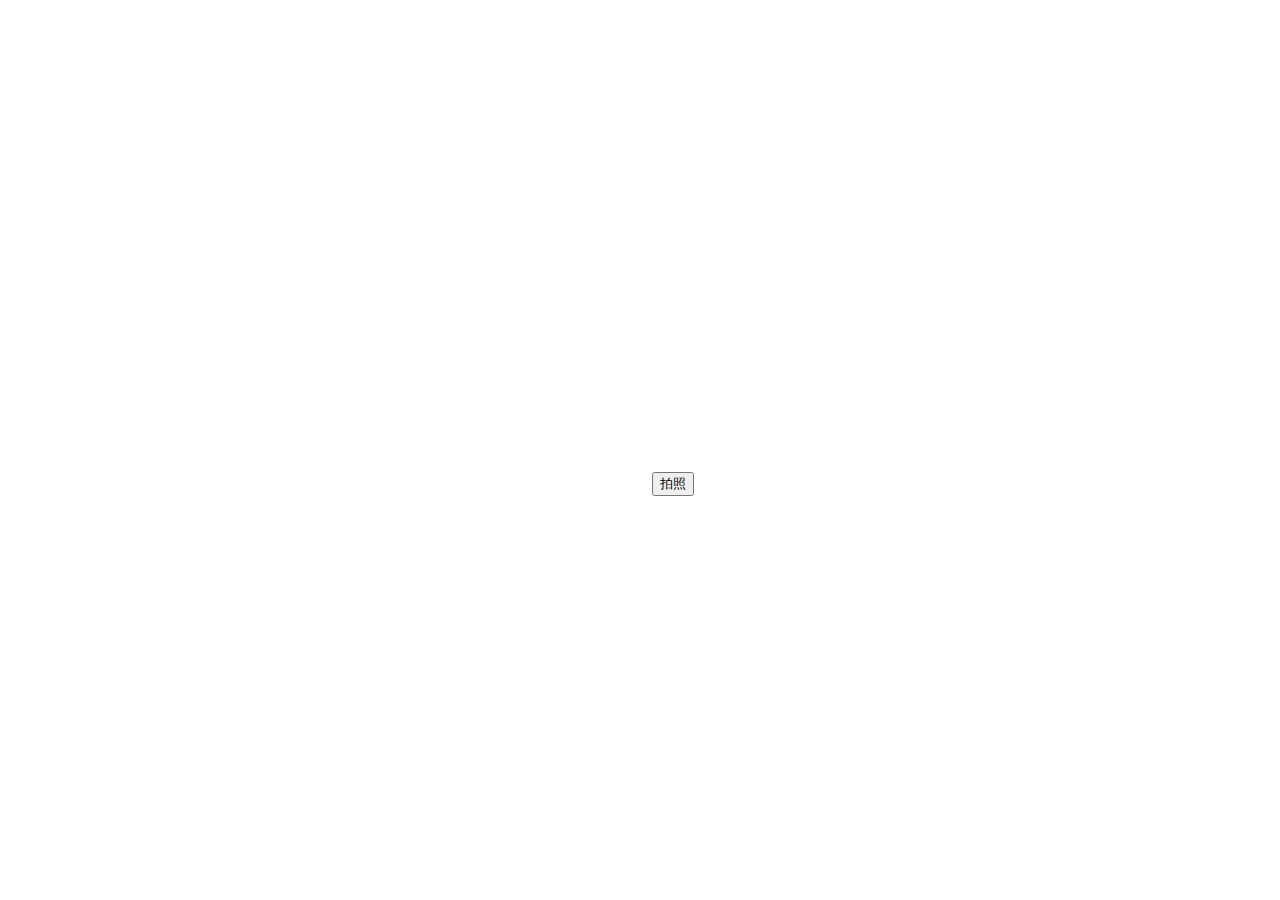
==== sender.html @ 1dc2741c "project init" ====
<html>
    <head>
        <title>sender</title>
        <meta charset="utf-8"/>
    </head>

    <body>
        <video id="video" width="640" height="480"></video>
        <button id="btn-capture" type="button">拍照</button>
        
        <!--
        <button onclick="sendImage()">Send Image</button>
        <img id="image" src="img.png" alt="" />
        <hr/>
        <canvas id="canvas"></canvas>
        -->
    </body>

    <script src="assets/sender.js"></script>
    <script>
        
        // function getBase64Image(img) {
        //     // Create an empty canvas element
        //     var canvas = document.getElementById("canvas");
        //     canvas.width = img.width;
        //     canvas.height = img.height;

        //     // Copy the image contents to the canvas
        //     var ctx = canvas.getContext("2d");
        //     ctx.drawImage(img, 0, 0);

        //     // Get the data-URL formatted image
        //     // Firefox supports PNG and JPEG. You could check img.src to guess the
        //     // original format, but be aware the using "image/jpg" will re-encode the image.

        //     var dataURL = canvas.toDataURL("image/png");
        //     return dataURL;
        // }
        // function sendImage(){
        //     var img = getBase64Image(document.getElementById("image") );
        //     var JSONimg = {
        //         'type' : 'img',
        //         'data' : img,
        //     }
        //     ws.send(JSON.stringify(JSONimg));
        // }

    </script>
</html>
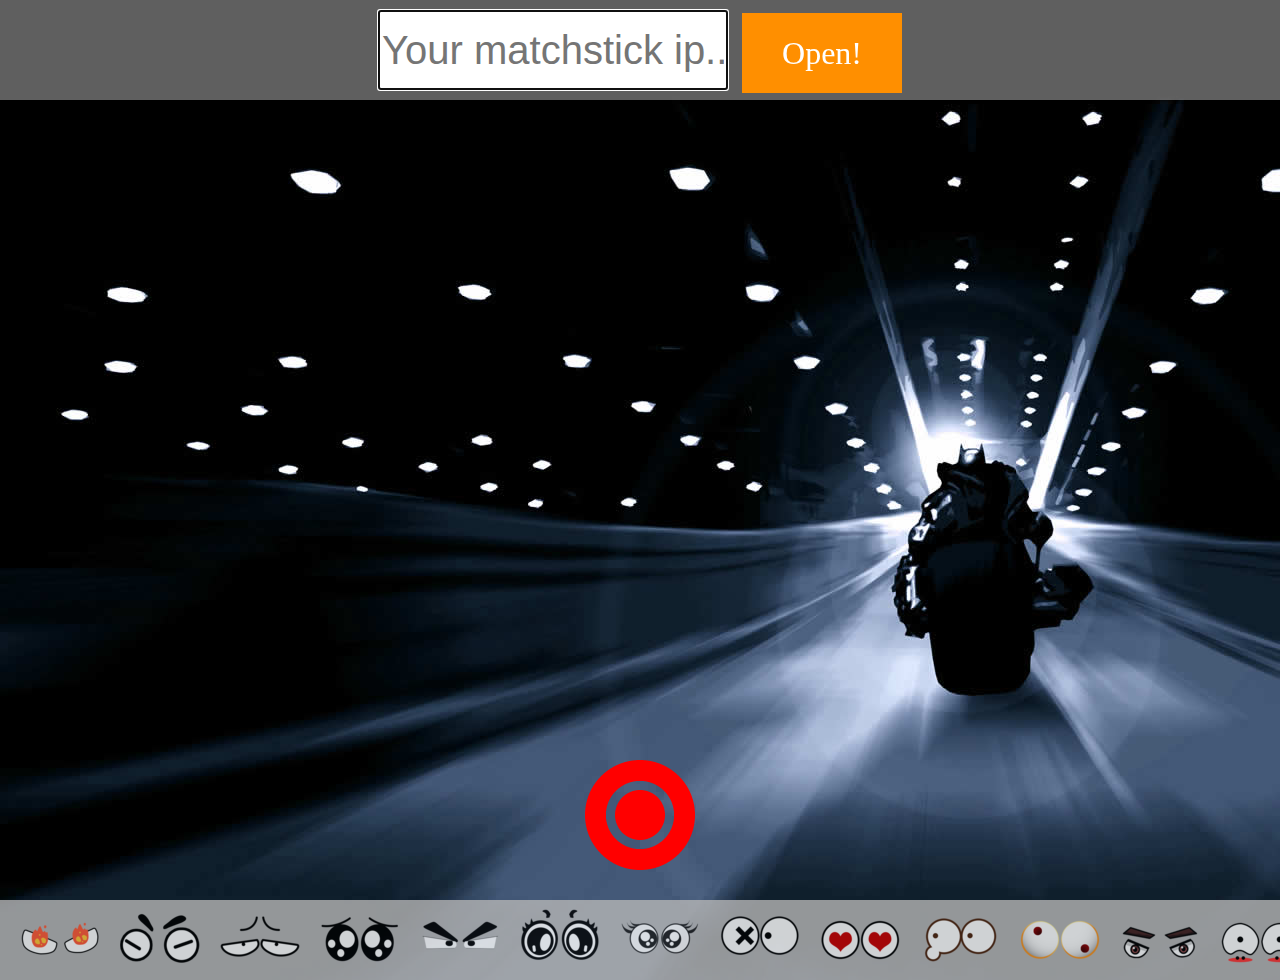
==== commit 6535c30f: "add receiver css file" ====
--- a/sender.html
+++ b/sender.html
@@ -2,48 +2,55 @@
     <head>
         <title>sender</title>
         <meta charset="utf-8"/>
+        <meta name="viewport" content="width=device-width, initial-scale=1.0, maximum-scale=1.0, minimum-scale=1.0, user-scalable=no" />
+        <link rel="stylesheet" type="text/css" href="assets/sender.css">
     </head>
+    <body class="">
+        <div class="main">
+            <div id="browser-capture" class="capture-area hide">
+                <div class="video-area">
+                    <video id="video"></video>
+                </div>
+                <div class="btn-area">
+                    <span id="btn-capture-browser" class="btn-capture" type="button"></span>
+                </div>
+            </div>
 
-    <body>
-        <video id="video" width="640" height="480"></video>
-        <button id="btn-capture" type="button">拍照</button>
-        
-        <!--
-        <button onclick="sendImage()">Send Image</button>
-        <img id="image" src="img.png" alt="" />
-        <hr/>
-        <canvas id="canvas"></canvas>
-        -->
+            <div id="ffphone-capture" class="capture-area hide">
+                <div id="pix-area"></div>
+                <div class="btn-area">
+                    <span id="btn-capture-ffphone" class="btn-capture" type="button"></span>
+                </div>
+            </div>
+            
+            <div id="masks" class="masks">
+                <div id="masks-inner" class="inner">
+                    
+                </div>
+            </div>
+
+            <div id="inputarea-bg" class="inputarea bg"></div>
+            <div id ="inputarea" class="inputarea">
+                <input id="dongle-ip-input" type="text" value="" placeholder="Your matchstick ip..."/>
+                <span id="open-btn" class="open-btn btn">Open!</span>
+            </div>
+
+            <div class="hide">
+                <div id="temp-mask">
+                    <div class="item" mask-id="##id##">
+                        <img src="assets/imgs/eyes/##id##.png"/>
+                    </div>
+                </div>
+            </div>
+            <div id="error" class="error">
+                <div id="error-bg" class="error-bg"></div>
+                <div id="error-content" class="error-content">
+                    <p id="error-text"></p>
+                    <p class="notes">touch/click to close!</p>
+                </div>
+            </div>
+        </div>
     </body>
-
+    <script src="http://openflint.github.io/flint-web-sender-sdk/sender.js"></script>
     <script src="assets/sender.js"></script>
-    <script>
-        
-        // function getBase64Image(img) {
-        //     // Create an empty canvas element
-        //     var canvas = document.getElementById("canvas");
-        //     canvas.width = img.width;
-        //     canvas.height = img.height;
-
-        //     // Copy the image contents to the canvas
-        //     var ctx = canvas.getContext("2d");
-        //     ctx.drawImage(img, 0, 0);
-
-        //     // Get the data-URL formatted image
-        //     // Firefox supports PNG and JPEG. You could check img.src to guess the
-        //     // original format, but be aware the using "image/jpg" will re-encode the image.
-
-        //     var dataURL = canvas.toDataURL("image/png");
-        //     return dataURL;
-        // }
-        // function sendImage(){
-        //     var img = getBase64Image(document.getElementById("image") );
-        //     var JSONimg = {
-        //         'type' : 'img',
-        //         'data' : img,
-        //     }
-        //     ws.send(JSON.stringify(JSONimg));
-        // }
-
-    </script>
 </html>--- a/assets/sender.css
+++ b/assets/sender.css
@@ -0,0 +1,25 @@
+html{background-image: url("imgs/bg/sender.jpg");}
+body{margin: 0;}
+.hide{display: none;}
+.main{position: absolute;left: 0;top: 0;}
+    .capture-area{position: relative;margin-bottom: 20px;overflow: hidden;}
+        .capture-area .video-area{text-align: center;}
+            .capture-area .video-area .capture-area video{margin-bottom: 20px;}
+        .capture-area .btn-area{position: absolute;left: 0;right:0;bottom: 10px;text-align: center;}
+            .capture-area .btn-area .btn-capture{display: inline-block;width:110px;height: 110px;background-image: url("imgs/btn-c.png");background-position: 0 0;cursor: pointer;}
+                .capture-area .btn-area .btn-capture:hover{background-position: -111px 0;}
+    .masks{overflow: auto;background: #b6b6b6;opacity: 0.8;}
+        .masks .inner{width: 1800px;}
+            .masks .inner .item{float: left;margin-left: 20px;cursor: pointer;}
+
+
+.inputarea{position: fixed;left: 0;right: 0;top: 0;height: 100px;z-index: 5;text-align: center;}
+    .inputarea.bg{background: #EEE;opacity: .4;z-index: 4;}
+    .inputarea input{width: 350px;height: 80px;line-height: 80px;font-size: 2.5em;margin-top: 10px;}
+
+    .inputarea .btn{background: #FF8F00;padding: 0 40px;line-height: 80px;display: inline-block;cursor: pointer;margin-left: 10px;color: #FFF;font-size: 2em;}
+        .inputarea .btn:hover{background: #666;}
+.error{display: none;width: 100%;height: 100%;position: absolute;left: 0;top: 0;}
+    .error .error-bg{width: 100%;height: 100%;background: #000;opacity: 0.6;z-index: 998;position: absolute;left: 0;top: 0;}
+    .error .error-content{background: #FFF;z-index: 999;position: absolute;height: 100px;width: 250px;text-align: center;font-size: 25px;color: #ff8f00;border-radius: 5px;}
+        .error .error-content .notes{font-size: 14px;color: #666;text-align: right;padding-right: 10px;}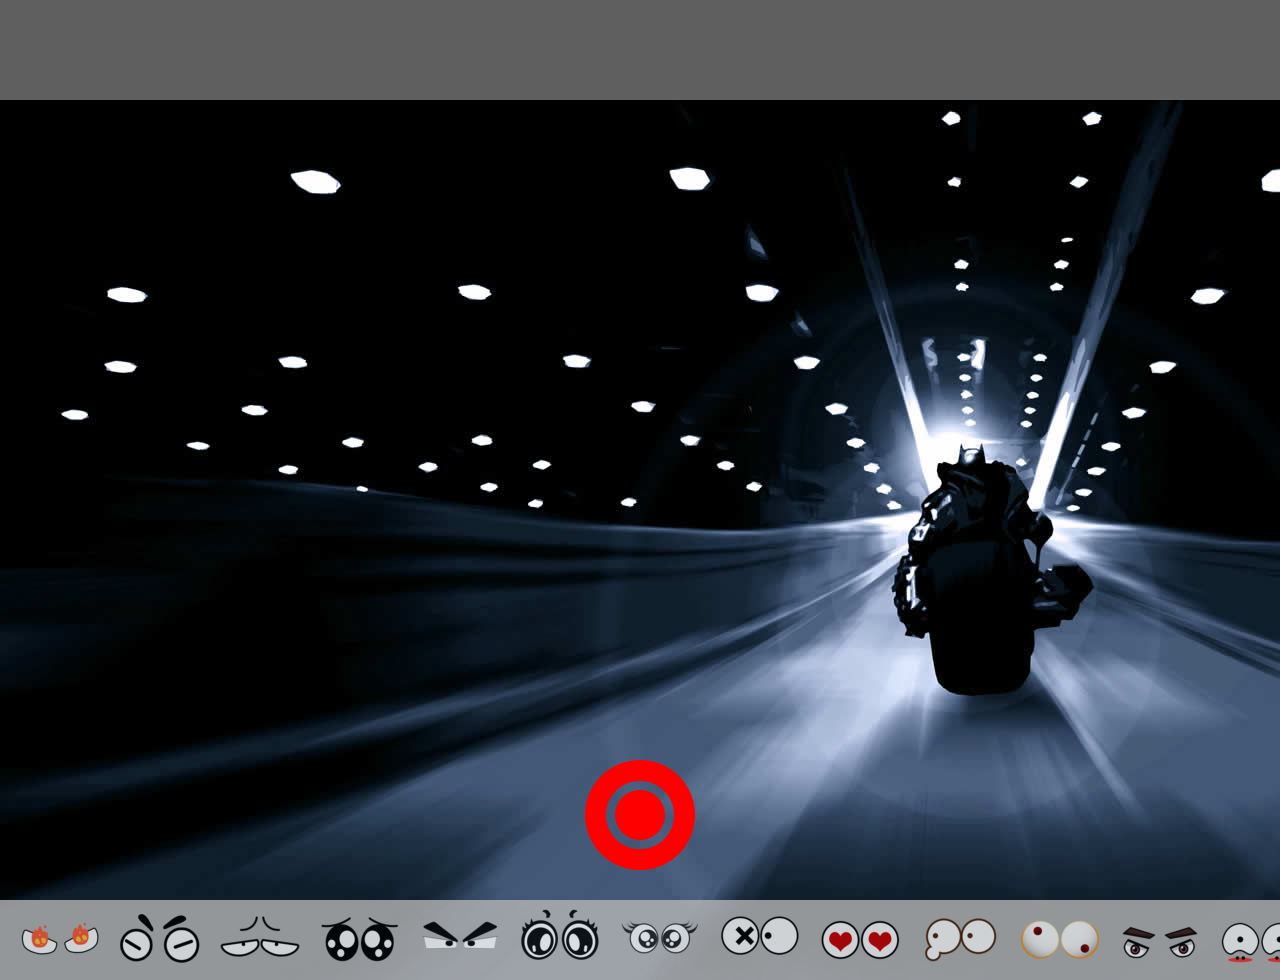
==== commit a0d859c9: "add ssdp support" ====
--- a/sender.html
+++ b/sender.html
@@ -30,27 +30,43 @@
             </div>
 
             <div id="inputarea-bg" class="inputarea bg"></div>
-            <div id ="inputarea" class="inputarea">
+            
+            <div id ="inputarea" class="inputarea hide">
                 <input id="dongle-ip-input" type="text" value="" placeholder="Your matchstick ip..."/>
                 <span id="open-btn" class="open-btn btn">Open!</span>
             </div>
 
-            <div class="hide">
-                <div id="temp-mask">
-                    <div class="item" mask-id="##id##">
-                        <img src="assets/imgs/eyes/##id##.png"/>
-                    </div>
-                </div>
+            <div id="ssdparea" class="inputarea hide">
+                <select id="dlist" class="dlist">
+                    <option value="">Please choose a device</option>
+                </select>
+                <img id="connect-btn" status="0" off="assets/imgs/icon38_off.png" on="assets/imgs/icon38_on.png" src="assets/imgs/icon38_off.png" title="click to connect"/>
             </div>
-            <div id="error" class="error">
-                <div id="error-bg" class="error-bg"></div>
-                <div id="error-content" class="error-content">
-                    <p id="error-text"></p>
-                    <p class="notes">touch/click to close!</p>
+        </div>
+
+        <div class="hide">
+            <div id="temp-mask">
+                <div class="mask-item" mask-id="##id##">
+                    <img src="assets/imgs/eyes/##id##.png"/>
                 </div>
             </div>
         </div>
+        <div id="error" class="error">
+            <div id="error-bg" class="error-bg"></div>
+            <div id="error-content" class="error-content">
+                <p id="error-text"></p>
+                <p class="notes">touch/click to close!</p>
+            </div>
+        </div>
+        <div id="alert" class="alert hide">
+            <div class="alert-bg"></div>
+            <div id="alert-text" class="alert-text"></div>
+        </div>
+        <div id="close-app-btn" class="close-app-btn hide">Close App</div>
+        <div id="open-app-btn" class="open-app-btn hide">Open app</div>
     </body>
-    <script src="http://openflint.github.io/flint-web-sender-sdk/sender.js"></script>
+    <script src="//openflint.github.io/flint-web-sdk/out/flint_sender_sdk.min.js"></script>
+    <script src="assets/libs/browser.js"></script>
+    <script src="assets/libs/sender-sdk.js"></script>
     <script src="assets/sender.js"></script>
 </html>--- a/assets/sender.css
+++ b/assets/sender.css
@@ -1,3 +1,21 @@
+@-moz-keyframes alert-show {
+    from {opacity: 0;top:-30px;}
+    to {opacity: 1;top:0;}
+}
+@-webkit-keyframes alert-show {
+    from {opacity: 0;top:-30px;}
+    to {opacity: 1;top:0;}
+}
+
+@-moz-keyframes alert-hide {
+    from {opacity: 1; top:0;}
+    to {opacity: 0; top:-30px;}
+}
+@-webkit-keyframes alert-hide {
+    from {opacity: 1; top:0;}
+    to {opacity: 0; top:-30px;}
+}
+
 html{background-image: url("imgs/bg/sender.jpg");}
 body{margin: 0;}
 .hide{display: none;}
@@ -8,9 +26,10 @@
         .capture-area .btn-area{position: absolute;left: 0;right:0;bottom: 10px;text-align: center;}
             .capture-area .btn-area .btn-capture{display: inline-block;width:110px;height: 110px;background-image: url("imgs/btn-c.png");background-position: 0 0;cursor: pointer;}
                 .capture-area .btn-area .btn-capture:hover{background-position: -111px 0;}
+                    .capture-area .btn-area .btn-capture.on{background-position: -111px 0;}
     .masks{overflow: auto;background: #b6b6b6;opacity: 0.8;}
         .masks .inner{width: 1800px;}
-            .masks .inner .item{float: left;margin-left: 20px;cursor: pointer;}
+            .masks .inner .mask-item{float: left;margin-left: 20px;cursor: pointer;}
 
 
 .inputarea{position: fixed;left: 0;right: 0;top: 0;height: 100px;z-index: 5;text-align: center;}
@@ -19,7 +38,21 @@
 
     .inputarea .btn{background: #FF8F00;padding: 0 40px;line-height: 80px;display: inline-block;cursor: pointer;margin-left: 10px;color: #FFF;font-size: 2em;}
         .inputarea .btn:hover{background: #666;}
+
+    .inputarea img{vertical-align: middle;margin-left: 0.5em; cursor: pointer;}
+    .inputarea .dlist{height: 38px;line-height: 38px;border:0;margin-top: 30px;font-size: 16px;}
+        .inputarea .dlist option{height: 38px;line-height: 38px;}
+
 .error{display: none;width: 100%;height: 100%;position: absolute;left: 0;top: 0;}
-    .error .error-bg{width: 100%;height: 100%;background: #000;opacity: 0.6;z-index: 998;position: absolute;left: 0;top: 0;}
-    .error .error-content{background: #FFF;z-index: 999;position: absolute;height: 100px;width: 250px;text-align: center;font-size: 25px;color: #ff8f00;border-radius: 5px;}
-        .error .error-content .notes{font-size: 14px;color: #666;text-align: right;padding-right: 10px;}+    .error .error-bg{width: 100%;height: 100%;background: #000;opacity: 0.6;z-index: 888;position: absolute;left: 0;top: 0;}
+    .error .error-content{background: #FFF;z-index: 889;position: absolute;height: 100px;width: 300px;text-align: center;font-size: 25px;color: #ff8f00;border-radius: 5px;}
+        .error .error-content .notes{font-size: 14px;color: #666;text-align: right;padding-right: 10px;}
+
+.alert{position: absolute;z-index: 998;right: 0;width: 250px;height: 70px;right: 10%;}
+    .alert.show{-moz-animation: alert-show 0.6s;-webkit-animation: alert-show 0.6s;top: 0;opacity: 1;}
+    .alert.hide{-moz-animation: alert-hide 0.6s;-webkit-animation: alert-hide 0.6s;top:-30px;opacity: 0;}
+    .alert .alert-bg{width: 250px;height: 70px;background: #FFF;opacity: 0.8;position: absolute;left: 0;top:0;}
+    .alert .alert-text{position: absolute;left: 0;top:0;width: 250px;height: 70px;text-align: center;line-height: 70px;font-size: 1.5em;color: #c16a10;}
+
+.close-app-btn{background: #ff8f00;color: #FFF;position: absolute;z-index: 999;left: 10px;top:10px;padding:10px 15px;cursor: pointer;font-size: 16px;}
+    .close-app-btn:hover{background: #FFF; color: #ff8f00;}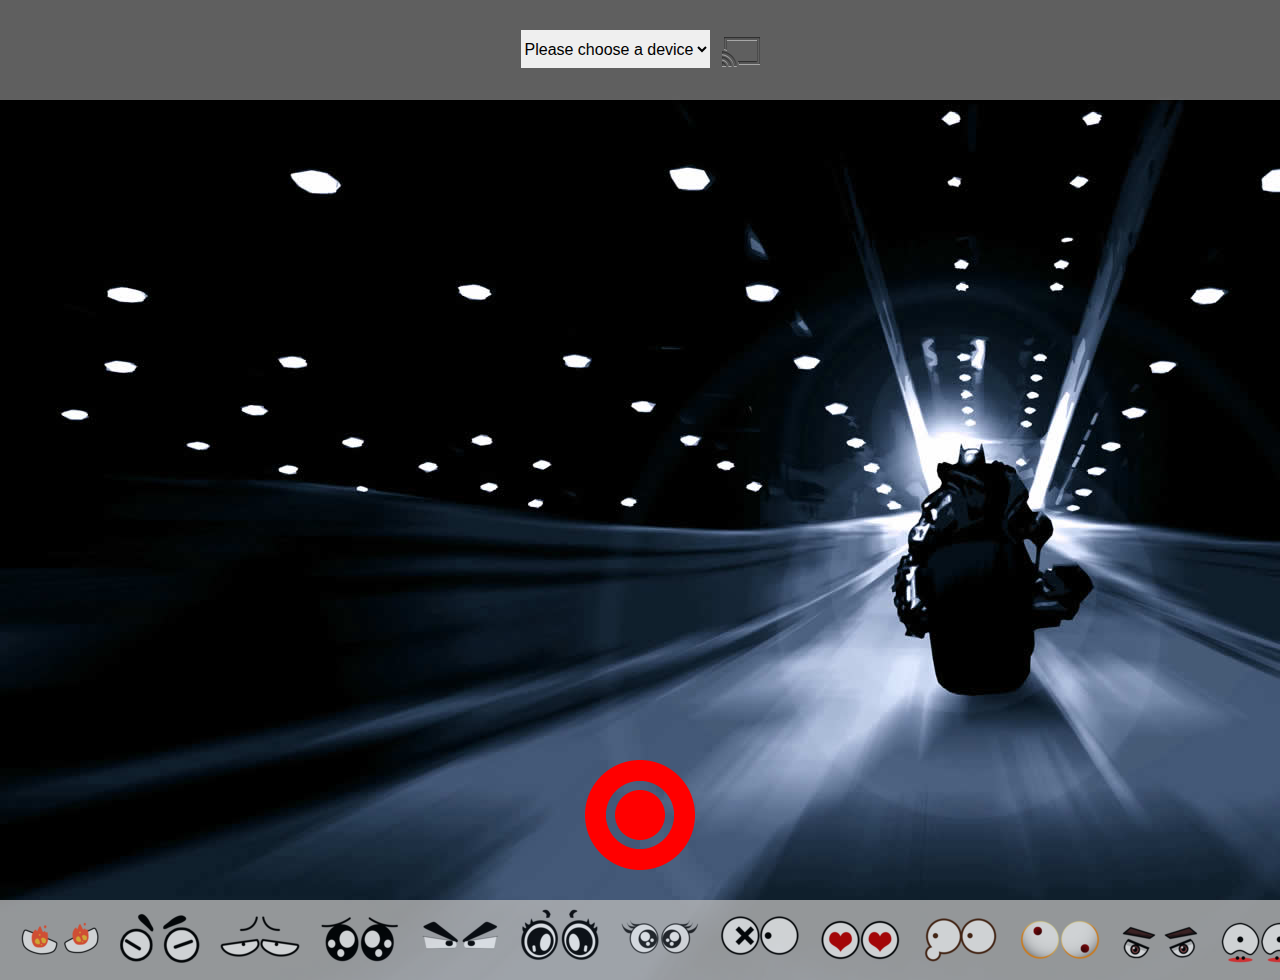
==== commit 8aab700c: "add firefox phone support" ====
--- a/sender.html
+++ b/sender.html
@@ -65,7 +65,7 @@
         <div id="close-app-btn" class="close-app-btn hide">Close App</div>
         <div id="open-app-btn" class="open-app-btn hide">Open app</div>
     </body>
-    <script src="//openflint.github.io/flint-web-sdk/out/flint_sender_sdk.min.js"></script>
+    <script src="assets/libs/flint_sender_sdk.js"></script>
     <script src="assets/libs/browser.js"></script>
     <script src="assets/libs/sender-sdk.js"></script>
     <script src="assets/sender.js"></script>
--- a/assets/sender.css
+++ b/assets/sender.css
@@ -40,7 +40,7 @@
         .inputarea .btn:hover{background: #666;}
 
     .inputarea img{vertical-align: middle;margin-left: 0.5em; cursor: pointer;}
-    .inputarea .dlist{height: 38px;line-height: 38px;border:0;margin-top: 30px;font-size: 16px;}
+    .inputarea .dlist{height: 38px;line-height: 38px;border:0;margin-top: 30px;font-size: 16px;max-width: 190px;}
         .inputarea .dlist option{height: 38px;line-height: 38px;}
 
 .error{display: none;width: 100%;height: 100%;position: absolute;left: 0;top: 0;}
